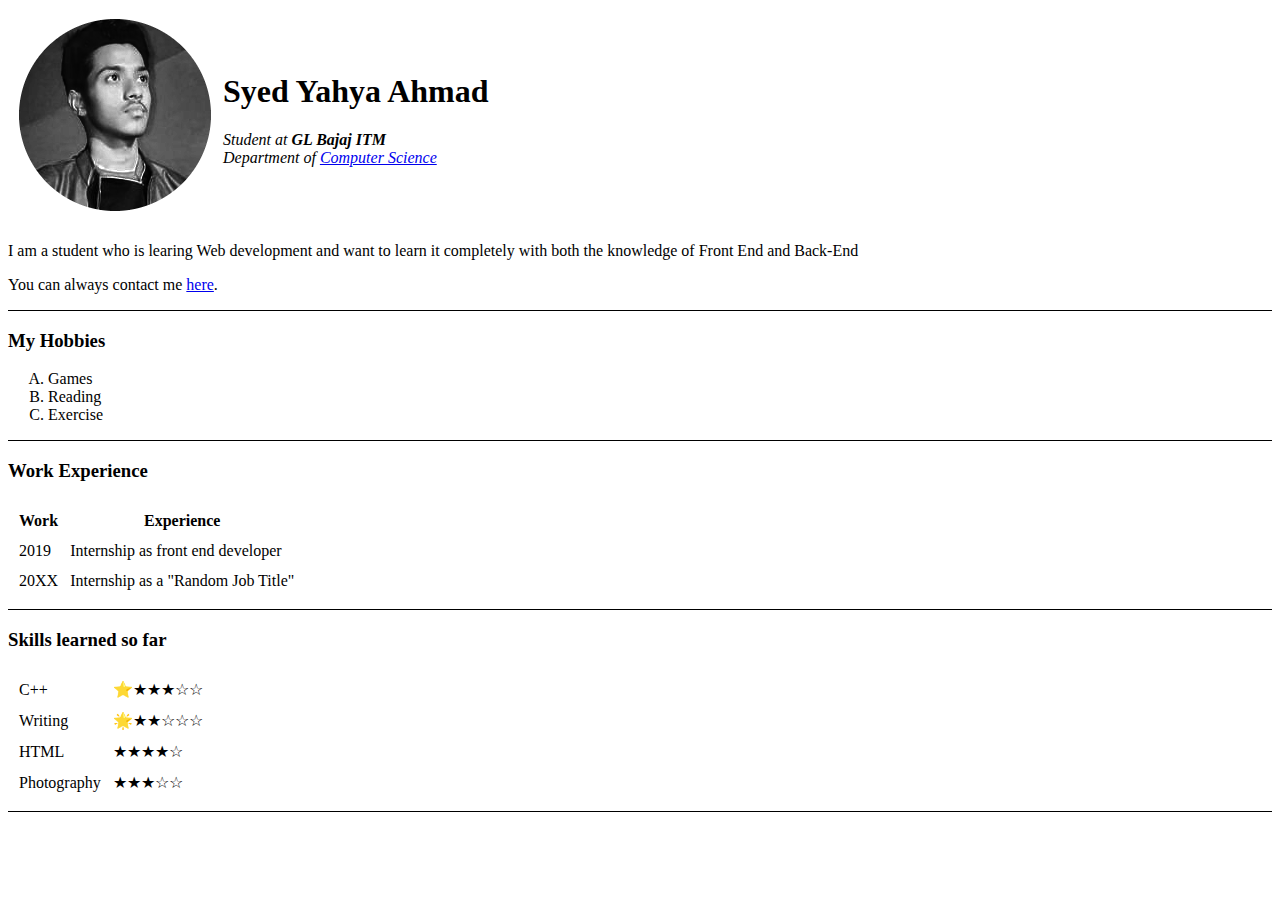
==== index.html @ 04348dc3 "Add files via upload" ====
<!DOCTYPE html>
<html lang="en">

<head>
  <meta charset="UTF-8" />
  <meta http-equiv="X-UA-Compatible" content="IE=edge" />
  <meta name="viewport" content="width=device-width, initial-scale=1.0" />
  <meta name="description" />
  <title>Yahya's Personal Site</title>
</head>

<body>


  <table cellspacing="10">
    <tr>
      <td><img src="images/yahya-modified1.png" alt="Syed Yahya Ahmad" /></td>

      <td>
        <h1>Syed Yahya Ahmad</h1>
        <p>
          <em>Student at <strong>GL Bajaj ITM</strong></em><br />
          <em>Department of <a href="nothing.html">Computer Science</a> </em><br />
        </p>
      </td>
    </tr>
  </table>
  <p>
    I am a student who is learing Web development and want to learn it
    completely with both the knowledge of Front End and Back-End
  </p>
  <p>You can always contact me <a href="contact.html">here</a>.</p>
  <hr size="1" color="black" />
  <h3>My Hobbies</h3>
  <ol type="A">
    <li>Games</li>
    <li>Reading</li>
    <li>Exercise</li>
  </ol>
  <hr size="1" color="black" />
<h3>Work Experience</h3>
<table cellspacing="10">
  <thead>
    <tr><th>Work</th>
      <th>Experience</th></tr>
  </thead>
  <tbody>
    <tr>
      <td>2019</td>
      <td>Internship as front end developer</td>
      
    </tr>
    <tr>
      <td>20XX</td>
      <td>Internship as a "Random Job Title"</td>
      
    </tr>
  </tbody>
</table>

<hr size="1" color="black" />
  <h3>Skills learned so far</h3>
  <table cellspacing="10">
    <tr>
      <td>C++ </td>
      <td> ⭐&#9733&#9733&#9733&#9734&#9734</td>
    </tr>
    <tr>
      <td>Writing </td>
      <td>🌟&#9733&#9733&#9734&#9734&#9734</td>
    </tr>
    <tr>
      <td>HTML </td>
      <td>&#9733&#9733&#9733&#9733&#9734</td>
    </tr>
    <tr>
      <td>Photography</td>
      <td> &#9733&#9733&#9733&#9734&#9734</td>
    </tr>
  </table>

  <hr size="1" color="black" />
  <!-- <ul>
      <li>C++</li>
      <li>Python</li>
      <li>CSS</li>
    </ul> -->
  
</body>

</html>
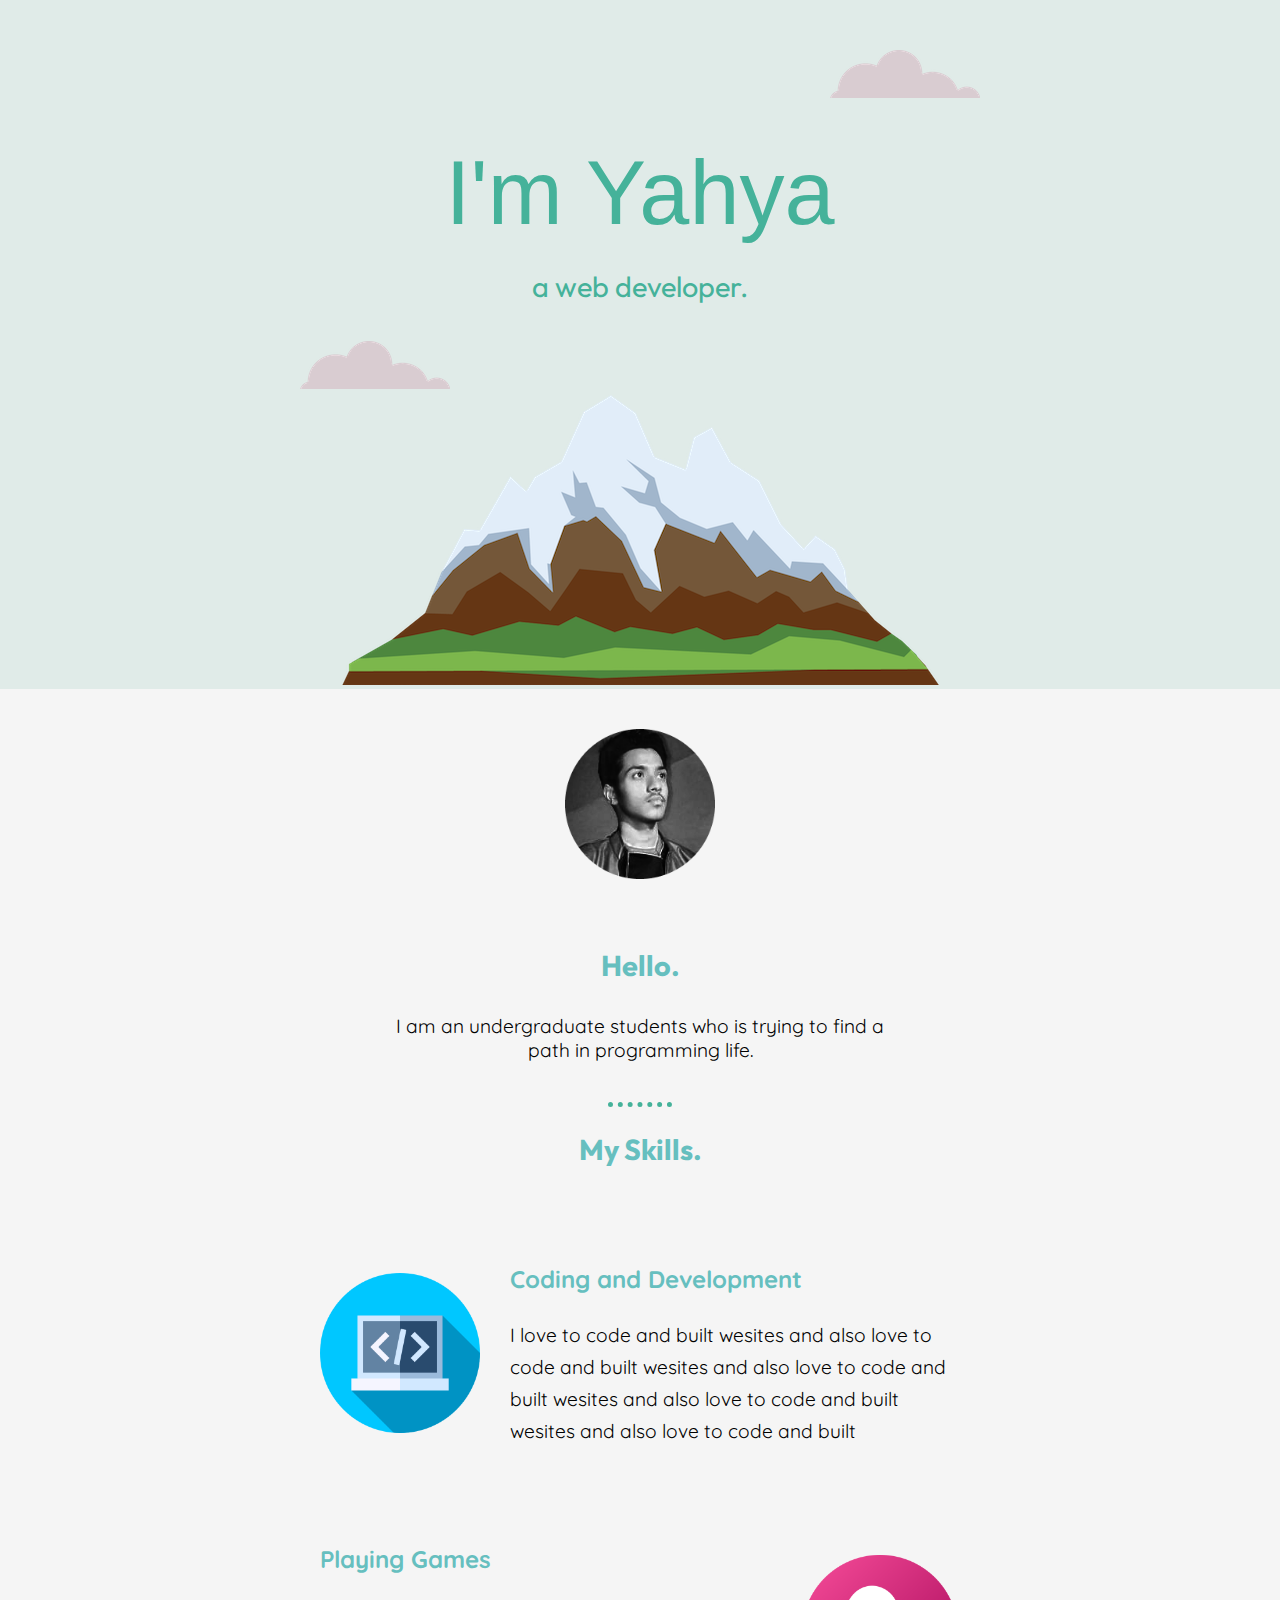
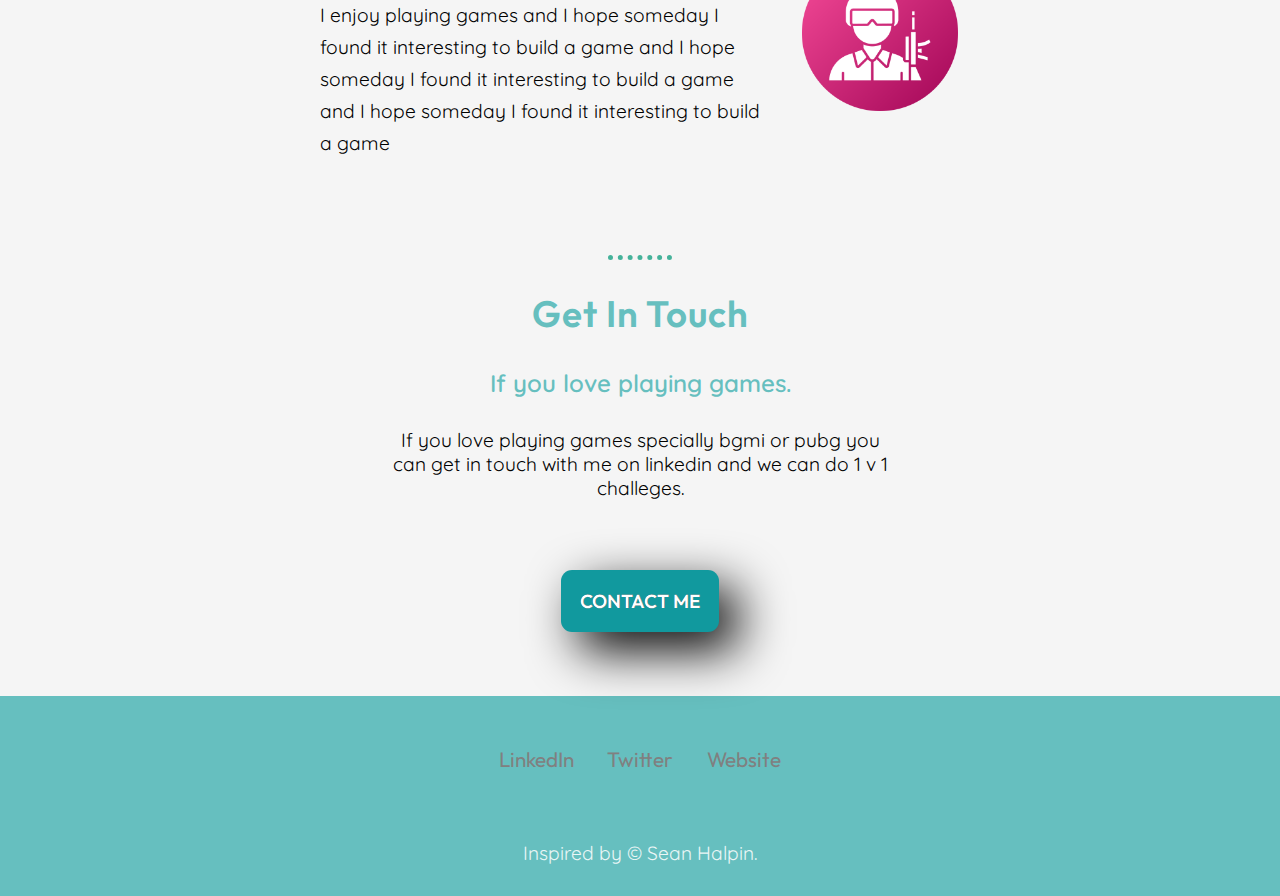
==== commit 97ffa221: "Add files via upload" ====
--- a/index.html
+++ b/index.html
@@ -1,91 +1,100 @@
 <!DOCTYPE html>
 <html lang="en">
+  <head>
+    <meta charset="UTF-8" />
+    <meta http-equiv="X-UA-Compatible" content="IE=edge" />
+    <meta name="viewport" content="width=device-width, initial-scale=1.0" />
+    <link rel="stylesheet" href="css/styles.css" />
+    <link
+      href="http://fonts.cdnfonts.com/css/halo-handletter"
+      rel="stylesheet"
+    />
+    <link rel="preconnect" href="https://fonts.googleapis.com" />
+    <link rel="preconnect" href="https://fonts.gstatic.com" crossorigin />
+    <link
+      href="https://fonts.googleapis.com/css2?family=Quicksand&display=swap"
+      rel="stylesheet"
+    />
+    <link rel="preconnect" href="https://fonts.googleapis.com" />
+    <link rel="preconnect" href="https://fonts.gstatic.com" crossorigin />
+    <link
+      href="https://fonts.googleapis.com/css2?family=Outfit:wght@300&display=swap"
+      rel="stylesheet"
+    />
 
-<head>
-  <meta charset="UTF-8" />
-  <meta http-equiv="X-UA-Compatible" content="IE=edge" />
-  <meta name="viewport" content="width=device-width, initial-scale=1.0" />
-  <meta name="description" />
-  <title>Yahya's Personal Site</title>
-</head>
+    <link rel="icon" href="images/favicon-16x16.png" />
+    <title>YahyaFTW</title>
 
-<body>
+    <body>
+      <div class="top-container">
+        <img class="top-cloud" src="images/cloud.png" alt="cloud" />
+        <h1 class="name">I'm Yahya</h1>
+        <h2 class="intro">a web developer.</h2>
+        <img class="bottom-cloud" src="images/cloud.png" alt="cloud" />
+        <img class="mountain" src="images/mountain.png" alt="mountain" />
+      </div>
+      <div class="mid-container">
+        <div class="profile">
+          <img class="profile-pic" src="images/yahya-modified1.png" alt="" />
+          <h2>Hello.</h2>
+          <p class="text">
+            I am an undergraduate students who is trying to find a path in
+            programming life.
+          </p>
+        </div>
+        <hr />
+        <div class="skills">
+          <h2>My Skills.</h2>
+          <div class="skill-row first-row">
+            <img class="code-img" src="images/coding.png" alt="#code" />
+            <h3 class="first-row-h3">Coding and Development</h3>
+            <p class="first-row-p">
+              I love to code and built wesites and also love to code and built
+              wesites and also love to code and built wesites and also love to
+              code and built wesites and also love to code and built
+            </p>
+          </div>
 
+          <div class="skill-row second-row">
+            <img class="game-img" src="images/game.png" alt="" />
 
-  <table cellspacing="10">
-    <tr>
-      <td><img src="images/yahya-modified1.png" alt="Syed Yahya Ahmad" /></td>
+            <h3 class="second-row-p">Playing Games</h3>
+            <p>
+              I enjoy playing games and I hope someday I found it interesting to
+              build a game and I hope someday I found it interesting to build a
+              game and I hope someday I found it interesting to build a game
+            </p>
+          </div>
+        </div>
+        <hr />
+        <div class="contact-me">
+          <h2 class="bottom-heading">Get In Touch</h2>
+          <h3 class="bottom-h3">If you love playing games.</h3>
+          <p class="text">
+            If you love playing games specially bgmi or pubg you can get in
+            touch with me on linkedin and we can do 1 v 1 challeges.
+          </p>
+          <a class="btn" href="mailto:syedyahya010@gmail.com">CONTACT ME</a>
+        </div>
+      </div>
 
-      <td>
-        <h1>Syed Yahya Ahmad</h1>
-        <p>
-          <em>Student at <strong>GL Bajaj ITM</strong></em><br />
-          <em>Department of <a href="nothing.html">Computer Science</a> </em><br />
-        </p>
-      </td>
-    </tr>
-  </table>
-  <p>
-    I am a student who is learing Web development and want to learn it
-    completely with both the knowledge of Front End and Back-End
-  </p>
-  <p>You can always contact me <a href="contact.html">here</a>.</p>
-  <hr size="1" color="black" />
-  <h3>My Hobbies</h3>
-  <ol type="A">
-    <li>Games</li>
-    <li>Reading</li>
-    <li>Exercise</li>
-  </ol>
-  <hr size="1" color="black" />
-<h3>Work Experience</h3>
-<table cellspacing="10">
-  <thead>
-    <tr><th>Work</th>
-      <th>Experience</th></tr>
-  </thead>
-  <tbody>
-    <tr>
-      <td>2019</td>
-      <td>Internship as front end developer</td>
-      
-    </tr>
-    <tr>
-      <td>20XX</td>
-      <td>Internship as a "Random Job Title"</td>
-      
-    </tr>
-  </tbody>
-</table>
+      <div class="bottom-container">
+        <a class="footer-link" target="_blank" href="https://www.linkedin.com/"
+          >LinkedIn</a
+        >
+        <a class="footer-link" target="_blank" href="https://twitter.com/"
+          >Twitter</a
+        >
+        <a
+          class="footer-link"
+          target="_blank"
+          href="https://web.archive.org/web/20180819202235js_/http://seanhalpin.io/"
+          >Website</a
+        >
+        <p class="bottom-container-p">Inspired by © Sean Halpin.</p>
+      </div>
+    </body>
+  </head>
 
-<hr size="1" color="black" />
-  <h3>Skills learned so far</h3>
-  <table cellspacing="10">
-    <tr>
-      <td>C++ </td>
-      <td> ⭐&#9733&#9733&#9733&#9734&#9734</td>
-    </tr>
-    <tr>
-      <td>Writing </td>
-      <td>🌟&#9733&#9733&#9734&#9734&#9734</td>
-    </tr>
-    <tr>
-      <td>HTML </td>
-      <td>&#9733&#9733&#9733&#9733&#9734</td>
-    </tr>
-    <tr>
-      <td>Photography</td>
-      <td> &#9733&#9733&#9733&#9734&#9734</td>
-    </tr>
-  </table>
-
-  <hr size="1" color="black" />
-  <!-- <ul>
-      <li>C++</li>
-      <li>Python</li>
-      <li>CSS</li>
-    </ul> -->
-  
-</body>
-
-</html>+  <body></body>
+</html>
--- a/css/styles.css
+++ b/css/styles.css
@@ -0,0 +1,202 @@
+body {
+  color: #40514e;
+  background-color: whitesmoke;
+  margin: 0px;
+  text-align: center;
+}
+::selection {
+    color: #545454;;
+    /* background: none; */
+    background: #e0ebe8;
+
+  }
+.top-container {
+  background-color: #e0ebe8;
+  position: relative;
+  padding-top: 100px;
+}
+.mid-container {
+  position: static;
+}
+.bottom-container {
+  position: static;
+}
+.profile-pic {
+  height: 150px;
+  margin: 2.5rem auto;
+}
+.game {
+  height: 180px;
+}
+.code {
+  height: 220px;
+}
+
+h1.name {
+  margin-top: 2.6rem;
+margin-bottom: 0;
+  font-family: "HaloHandletter", sans-serif;
+  font-size: 5.625rem; /* 100%=16px=1em 90px is 562.5% */
+  font-weight: 130;
+  color: #45b29a;
+}
+h1 {
+  font-family: "HaloHandletter", sans-serif;
+  font-size: 5.625rem;
+}
+h2 {
+  font-family: "Outfit", sans-serif;
+font-size: 1.8rem;
+color: #66bfbf;
+}
+
+h3 {
+  font-family:'Quicksand', sans-serif;
+  font-size: 1.5rem;
+  color: #66bfbf;
+  
+}
+p {
+  font-weight: 400;
+  font-family:'Quicksand', sans-serif;
+  /* font-family: brandon-grotesque,HelveticaNeue-Light,"Helvetica Neue Light","Helvetica Neue",Helvetica,Arial,"Lucida Grande",sans-serif; */
+  /* color: #66bfbf; */
+  color: black;
+  font-size: 1.2rem;
+}
+.intro{
+    font-weight: 400;
+    font-family: "Outfit", sans-serif;
+    /* font-family: brandon-grotesque,HelveticaNeue-Light,"Helvetica Neue Light","Helvetica Neue",Helvetica,Arial,"Lucida Grande",sans-serif; */
+    color: #45b29a;
+    /* font-size: 20px; */
+  }
+
+.bottom-cloud {
+  position: absolute;
+  left: 300px;
+  bottom: 300px;
+}
+.top-cloud {
+  position: absolute;
+  right: 300px;
+  top: 50px;
+}
+.skill-row{
+    /* position: relative;> */
+    width: 50%;
+    margin:6rem auto;
+    text-align: left;
+    line-height: 2rem;
+}
+/* .first-row{
+ 
+    margin-right: 35%;
+}
+.second-row{
+ 
+    margin-left: 35%;
+    text-align: right;
+} 
+*/
+
+.code-img{
+    width: 25%;
+    float: left;
+    margin-right:30px ;
+    padding-top: 10px;
+    /* padding-bottom:90px; */
+}
+
+.game-img{
+    width: 25%;
+    float: right;
+    margin-left:30px ;
+    padding-top: 10px;
+    /* padding-bottom:90px; */
+}
+/* .first-row-p{
+    clear: left;
+} */
+
+.bottom-container{
+    /* background-color: #eaf6f6; */
+    background-color: #66bfbf;
+    height: 200px;
+}
+.bottom-container-p{
+    color: #eaf6f6;
+    position: relative;
+    /* margin: auto auto 10px auto;
+     */
+    top: 100px;
+}
+.footer-link{
+    display: inline-block;
+    width:100px;
+    position: relative;
+    top: 50px;
+    font-family: "Outfit", sans-serif;
+    text-decoration: none;
+    color: grey;
+    text-emphasis-color: grey;
+    font-size: 1.3rem ;
+}
+.footer-link:hover{
+    color: #7f71ff;
+}
+.btn {
+    -webkit-border-radius: 11px;
+   -moz-border-radius: 11px;
+   border-radius: 11px;
+   color: #FFFFFF;
+   font-family: "Outfit", sans-serif;
+   font-size: 19px;
+   font-weight: 600;
+   padding: 19px;
+   background-color: #11999e;
+   -webkit-box-shadow: 18px 18px 50px 0 #000000;
+   -moz-box-shadow: 18px 18px 50px 0 #000000;
+   box-shadow: 18px 18px 50px 0 #000000;
+   text-shadow: 0 0 0 #000000;
+   border: solid #66BFBF 0;
+   text-decoration: none;
+   display: inline-block;
+   cursor: pointer;
+   text-align: center;
+   margin: 30px auto 4rem;
+ }
+ 
+ .btn:hover {
+    background: #7f71ff;
+    border-color: #65a3ff;
+    -webkit-border-radius: 11px;
+    -moz-border-radius: 11px;
+    border-radius: 11px;
+    text-decoration: none;
+ }
+ .bottom-heading{
+    font-size: 2.3rem;
+    letter-spacing: 1px;
+    font-weight: 600;
+ }
+ hr{
+    background-color: whitesmoke;
+    border-style: none;
+    border-top-style: dotted;
+    height: 0px ;
+    width: 5%;
+    border-color: #45b29a;
+    border-width: 5px;
+    }
+    .text{
+        width: 40%;
+        margin: 1.9rem auto 2.5rem;
+    }
+    .bottom-h3{
+        font-weight: 590;
+    }
+
+    .footer-link{
+        font-family: "Outfit", sans-serif;
+    }